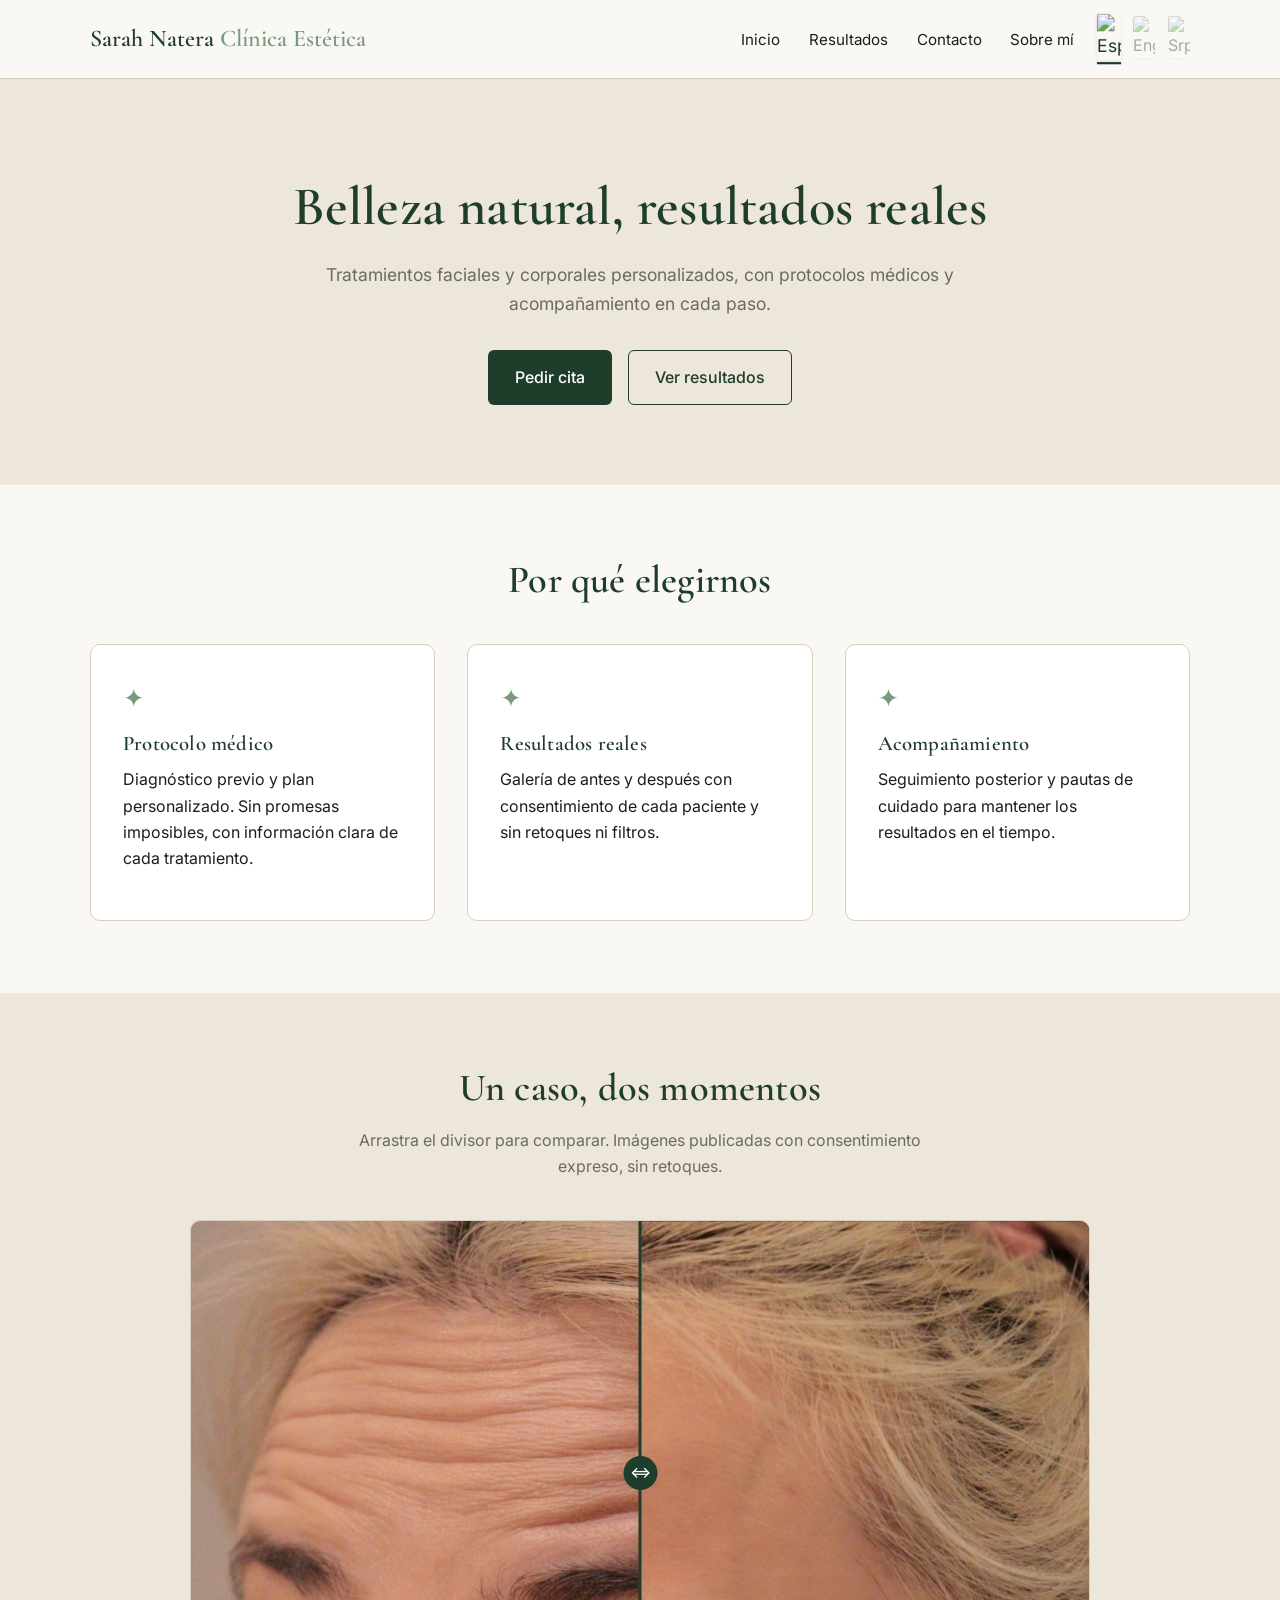
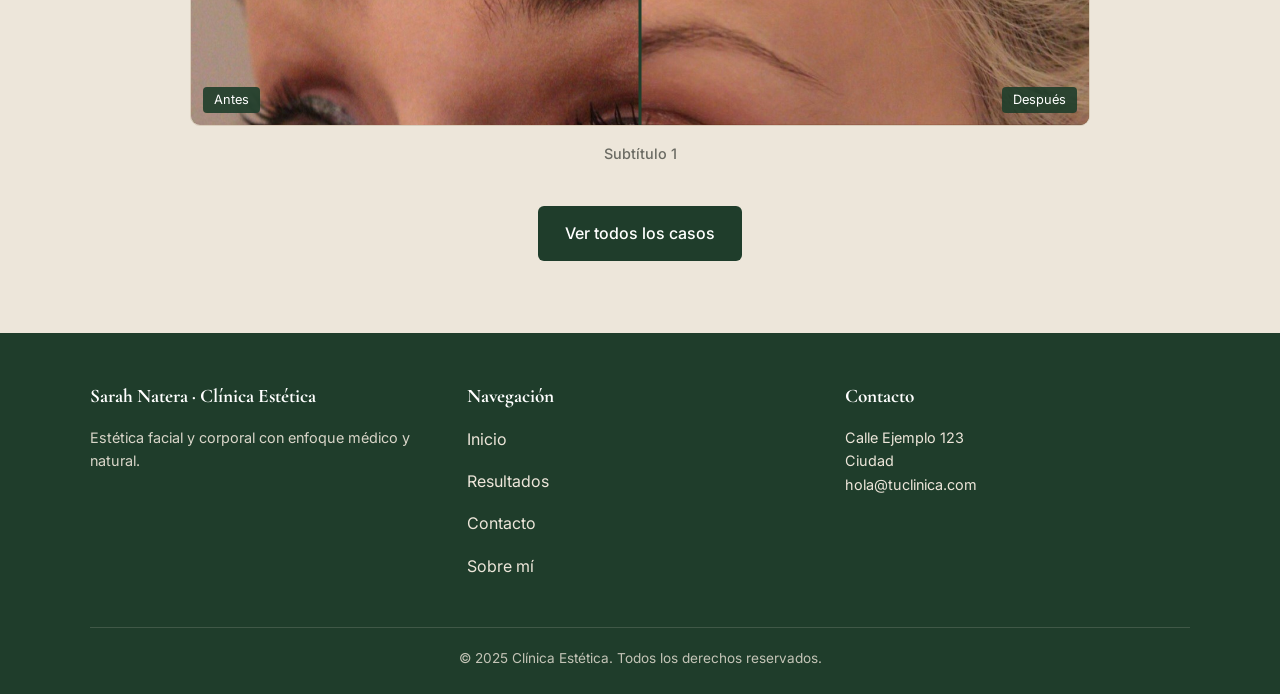
==== index.html @ 55f9c7e8 "Add files via upload directo al root no dentro de carpeta" ====
<!DOCTYPE html>
<html lang="es">
<head>
<meta charset="UTF-8">
<meta name="viewport" content="width=device-width, initial-scale=1">
<title>Sarah Natera — Clínica Estética</title>
<meta name="description" content="Clínica de estética facial y corporal de la Dra. Sarah Natera. Tratamientos personalizados, resultados visibles y atención profesional.">
<link rel="preconnect" href="https://fonts.googleapis.com">
<link href="https://fonts.googleapis.com/css2?family=Cormorant+Garamond:wght@600&family=Inter:wght@400;500&display=swap" rel="stylesheet">
<link rel="stylesheet" href="css/style.css">
</head>
<body>

<header>
  <div class="nav">
    <!-- NUEVO LOGO DE MARCA -->
    <a href="index.html" class="logo" data-i18n="logo">Sarah Natera <span>Clínica Estética</span></a>
    <button class="menu-toggle">☰</button>
    
    <div style="display: flex; align-items: center; flex-wrap: wrap;">
      <nav>
        <ul>
          <li><a href="index.html" data-i18n="nav_inicio">Inicio</a></li>
          <li><a href="resultados.html" data-i18n="nav_resultados">Resultados</a></li>
          <li><a href="contacto.html" data-i18n="nav_contacto">Contacto</a></li>
          <li><a href="aboutme.html" data-i18n="nav_about">Sobre mí</a></li>
        </ul>
      </nav>
      
      <div class="lang-switcher">
        <a href="#" onclick="cambiarIdioma('es'); return false;" class="active" title="Español">
          <img src="https://flagcdn.com/w20/es.png" alt="Español">
        </a>
        <a href="#" onclick="cambiarIdioma('en'); return false;" title="English">
          <img src="https://flagcdn.com/w20/gb.png" alt="English">
        </a>
        <a href="#" onclick="cambiarIdioma('sr'); return false;" title="Srpski">
          <img src="https://flagcdn.com/w20/rs.png" alt="Srpski">
        </a>
      </div>
    </div>
  </div>
</header>

<section class="hero">
  <div class="container">
    <h1 data-i18n="hero_titulo">Belleza natural, resultados reales</h1>
    <p data-i18n="hero_sub">Tratamientos faciales y corporales personalizados, con protocolos médicos y acompañamiento en cada paso.</p>
    <a href="contacto.html" class="btn btn-primary" data-i18n="btn_cita">Pedir cita</a>
    <a href="resultados.html" class="btn btn-secondary" data-i18n="btn_resultados">Ver resultados</a>
  </div>
</section>

<section>
  <div class="container center">
    <h2 data-i18n="porque_titulo">Por qué elegirnos</h2>
    <div class="grid grid-3" style="margin-top:2.5rem;text-align:left">
      <div class="card">
        <div class="icon">✦</div>
        <h3 data-i18n="card1_titulo">Protocolo médico</h3>
        <p data-i18n="card1_texto">Diagnóstico previo y plan personalizado. Sin promesas imposibles, con información clara de cada tratamiento.</p>
      </div>
      <div class="card">
        <div class="icon">✦</div>
        <h3 data-i18n="card2_titulo">Resultados reales</h3>
        <p data-i18n="card2_texto">Galería de antes y después con consentimiento de cada paciente y sin retoques ni filtros.</p>
      </div>
      <div class="card">
        <div class="icon">✦</div>
        <h3 data-i18n="card3_titulo">Acompañamiento</h3>
        <p data-i18n="card3_texto">Seguimiento posterior y pautas de cuidado para mantener los resultados en el tiempo.</p>
      </div>
    </div>
  </div>
</section>

<section class="section-alt">
  <div class="container center">
    <h2 data-i18n="slider_titulo">Un caso, dos momentos</h2>
    <p style="max-width:600px;margin:0 auto 2.5rem;color:var(--texto-suave)" data-i18n="slider_sub">Arrastra el divisor para comparar. Imágenes publicadas con consentimiento expreso, sin retoques.</p>

    <div class="compare" style="aspect-ratio: 16 / 9 !important; max-width: 900px !important;">
      <img src="assets/img/caso-01-antes.jpeg" alt="Antes del tratamiento">
      <img src="assets/img/caso-01-despues.jpeg" alt="Después del tratamiento" class="after">
      <div class="handle"></div>
      <span class="label before" data-i18n="label_antes">Antes</span>
      <span class="label after" data-i18n="label_despues">Después</span>
    </div>

    <p class="case-meta" data-i18n="slider_meta">Subtítulo 1</p>
    <div style="margin-top:2.5rem"><a href="resultados.html" class="btn btn-primary" data-i18n="btn_todos_casos">Ver todos los casos</a></div>
  </div>
</section>

<footer>
  <div class="container">
    <div class="footer-grid">
      <div>
        <!-- NUEVO NOMBRE EN EL FOOTER -->
        <h4 data-i18n="logo_footer">Sarah Natera · Clínica Estética</h4>
        <p style="font-size:.9rem;opacity:.9" data-i18n="footer_desc">Estética facial y corporal con enfoque médico y natural.</p>
      </div>
      <div>
        <h4 data-i18n="footer_nav">Navegación</h4>
        <p><a href="index.html" data-i18n="nav_inicio">Inicio</a></p>
        <p><a href="resultados.html" data-i18n="nav_resultados">Resultados</a></p>
        <p><a href="contacto.html" data-i18n="nav_contacto">Contacto</a></p>
        <p><a href="aboutme.html" data-i18n="nav_about">Sobre mí</a></p>
      </div>
      <div>
        <h4 data-i18n="footer_contacto">Contacto</h4>
        <p style="font-size:.9rem">Calle Ejemplo 123<br>Ciudad<br>hola@tuclinica.com</p>
      </div>
    </div>
    <div class="footer-bottom" data-i18n="footer_copy">© 2025 Clínica Estética. Todos los derechos reservados.</div>
  </div>
</footer>

<script src="js/main.js"></script>
</body>
</html>
---- css/style.css ----
/* ==========================================
   1. Variables de color (Paleta de la clínica)
   ========================================== */
:root{
  --blanco-roto:#FAF8F4;
  --beige-claro:#EDE6DA;
  --beige-medio:#D9CDBB;
  --verde-oscuro:#1F3D2B;
  --verde-hover:#2E5A3E;
  --texto:#1A1F1C;
  --texto-suave:#6B6B63;
  --salvia:#7A9A7E;
}

/* ==========================================
   2. Estilos base y tipografía
   ========================================== */
*{box-sizing:border-box;margin:0;padding:0}

body{
  background:var(--blanco-roto);
  color:var(--texto);
  font-family:'Inter',system-ui,sans-serif;
  line-height:1.65;
}

h1,h2,h3{
  font-family:'Cormorant Garamond',Georgia,serif;
  color:var(--verde-oscuro);
  font-weight:600;
  letter-spacing:.2px;
  line-height:1.2;
}
h1{font-size:clamp(2rem,5vw,3.4rem)}
h2{font-size:clamp(1.6rem,3.5vw,2.4rem);margin-bottom:1rem}
h3{font-size:1.3rem;margin-bottom:.6rem}
p{margin-bottom:1rem}
a{color:var(--verde-oscuro);text-decoration:none}

/* Contenedores */
.container{max-width:1140px;margin:0 auto;padding:0 1.25rem}
section{padding:4.5rem 0}
.section-alt{background:var(--beige-claro)}
.center{text-align:center}

/* ==========================================
   3. Header y Navegación
   ========================================== */
header{
  position:sticky;top:0;z-index:50;
  background:rgba(250,248,244,.95);
  backdrop-filter:blur(6px);
  border-bottom:1px solid var(--beige-medio);
}
.nav{display:flex;align-items:center;justify-content:space-between;padding:1rem 1.25rem;max-width:1140px;margin:0 auto}
.logo{font-family:'Cormorant Garamond',serif;font-size:1.5rem;color:var(--verde-oscuro);font-weight:600}
.logo span{color:var(--salvia)}
nav ul{display:flex;gap:1.8rem;list-style:none}
nav a{font-size:.95rem;color:var(--texto);transition:color .2s}
nav a:hover{color:var(--verde-oscuro)}
.menu-toggle{display:none;background:none;border:none;font-size:1.6rem;color:var(--verde-oscuro);cursor:pointer}

/* ==========================================
   4. Botones
   ========================================== */
.btn{display:inline-block;padding:.85rem 1.6rem;border-radius:6px;font-weight:500;transition:.2s;cursor:pointer;border:1.5px solid transparent}
.btn-primary{background:var(--verde-oscuro);color:#fff}
.btn-primary:hover{background:var(--verde-hover)}
.btn-secondary{background:transparent;color:var(--verde-oscuro);border-color:var(--verde-oscuro)}
.btn-secondary:hover{background:var(--verde-oscuro);color:#fff}

/* ==========================================
   5. Hero (Portada)
   ========================================== */
.hero{background:var(--beige-claro);padding:6rem 0 5rem;text-align:center}
.hero p{max-width:640px;margin:1.2rem auto 2rem;color:var(--texto-suave);font-size:1.1rem}
.hero .btn{margin:0 .4rem}

/* ==========================================
   6. Tarjetas y Grids
   ========================================== */
.grid{display:grid;gap:2rem}
.grid-3{grid-template-columns:repeat(auto-fit,minmax(260px,1fr))}
.grid-2{grid-template-columns:repeat(auto-fit,minmax(300px,1fr))}
.card{background:#fff;border:1px solid var(--beige-medio);border-radius:10px;padding:2rem;transition:.25s}
.card:hover{transform:translateY(-4px);box-shadow:0 12px 28px rgba(31,61,43,.08)}
.card .icon{font-size:1.6rem;color:var(--salvia);margin-bottom:.8rem}

/* ==========================================
   7. Slider Antes/Después (Formato Horizontal)
   ========================================== */
.compare{
  position:relative;
  width:100%;
  max-width:900px;         /* Ancho máximo para la página de inicio */
  margin:0 auto;
  aspect-ratio:16 / 9;     /* Formato horizontal */
  overflow:hidden;
  border-radius:10px;
  border:1px solid var(--beige-medio);
  user-select:none;
  isolation:isolate;
}

/* En la galería de resultados (grid), el slider ocupa el 100% de su columna */
.compare[style*="max-width: 100%"] {
  max-width: 100%;
}

.compare img{
  position:absolute;
  inset:0;
  width:100%;
  height:100%;
  object-fit:cover;
  display:block;
  z-index:1;
}

.compare img.after{
  clip-path:inset(0 0 0 50%);
  z-index:2;
}

.compare .handle{
  position:absolute;
  top:0;
  bottom:0;
  left:50%;
  width:3px;
  background:var(--verde-oscuro);
  cursor:ew-resize;
  transform:translateX(-50%);
  z-index:3;
}

.compare .handle::after{
  content:"⇔";
  position:absolute;
  top:50%;
  left:50%;
  transform:translate(-50%,-50%);
  background:var(--verde-oscuro);
  color:#fff;
  width:34px;
  height:34px;
  border-radius:50%;
  display:grid;
  place-items:center;
  font-size:1rem;
}

/* Etiquetas Antes / Después */
.compare .label{
  position:absolute;
  bottom:12px;
  background:rgba(31,61,43,.9);
  color:#fff;
  font-size:.8rem;
  line-height:1;
  padding:.4rem .7rem;
  border-radius:4px;
  white-space:nowrap;
  pointer-events:none;
  clip-path:none;
  z-index:10;
  display:inline-block;
}
.compare .label.before{ left:12px; right:auto; }
.compare .label.after{ right:12px; left:auto; }

/* Metadatos de cada caso (subtítulos) */
.case-meta{
  text-align:center;
  margin-top:1rem;
  font-size:.9rem;
  color:var(--texto-suave);
  font-weight:500;
}

/* ==========================================
   8. Formulario
   ========================================== */
form{max-width:560px;margin:0 auto}
label{display:block;font-size:.9rem;margin-bottom:.3rem;color:var(--texto)}
input,textarea,select{
  width:100%;padding:.8rem;border:1px solid var(--beige-medio);
  border-radius:6px;background:#fff;font-family:inherit;font-size:1rem;margin-bottom:1.1rem;
}
input:focus,textarea:focus,select:focus{outline:none;border-color:var(--verde-oscuro);box-shadow:0 0 0 3px rgba(31,61,43,.1)}

/* ==========================================
   9. Footer (Pie de página)
   ========================================== */
footer{background:var(--verde-oscuro);color:var(--beige-claro);padding:3rem 0 1.5rem}
footer h4{color:#fff;font-family:'Cormorant Garamond',serif;font-size:1.2rem;margin-bottom:.8rem}
footer a{color:var(--beige-claro)}
footer a:hover{color:#fff}
.footer-grid{display:grid;grid-template-columns:repeat(auto-fit,minmax(200px,1fr));gap:2rem;margin-bottom:2rem}
.footer-bottom{border-top:1px solid rgba(237,230,218,.2);padding-top:1.2rem;font-size:.85rem;text-align:center;opacity:.8}

/* ==========================================
   10. Selector de Idioma (Banderas con imagen)
   ========================================== */
.lang-switcher {
  display: flex;
  gap: 0.8rem;
  align-items: center;
  margin-left: 1.5rem;
}

.lang-switcher a {
  display: inline-flex;
  align-items: center;
  justify-content: center;
  opacity: 0.4;
  transition: opacity 0.2s, transform 0.2s;
  cursor: pointer;
  border-bottom: 2px solid transparent;
  padding-bottom: 2px;
}

.lang-switcher a img {
  width: 22px;
  height: auto;
  border-radius: 2px;
  box-shadow: 0 1px 3px rgba(0,0,0,0.1);
}

.lang-switcher a:hover {
  opacity: 1;
  transform: scale(1.1);
}

.lang-switcher a.active {
  opacity: 1;
  transform: scale(1.1);
  border-bottom: 2px solid var(--verde-oscuro);
}

/* ==========================================
   11. Responsive (Móviles y Tablets)
   ========================================== */
@media(max-width:768px){
  nav ul{display:none}
  nav ul.open{display:flex;position:absolute;top:100%;left:0;right:0;background:var(--blanco-roto);flex-direction:column;padding:1rem 1.5rem;border-bottom:1px solid var(--beige-medio)}
  .menu-toggle{display:block}
  .hero{padding:4rem 0 3rem}
  
  /* Ajuste de las banderas en móvil */
  .lang-switcher { 
    margin-left: 0; 
    margin-top: 1rem; 
    justify-content: center; 
    width: 100%; 
  }
}

@media(max-width:480px){
  .compare .label{font-size:.7rem;padding:.3rem .5rem;bottom:8px}
  .compare .label.before{left:8px}
  .compare .label.after{right:8px}
}
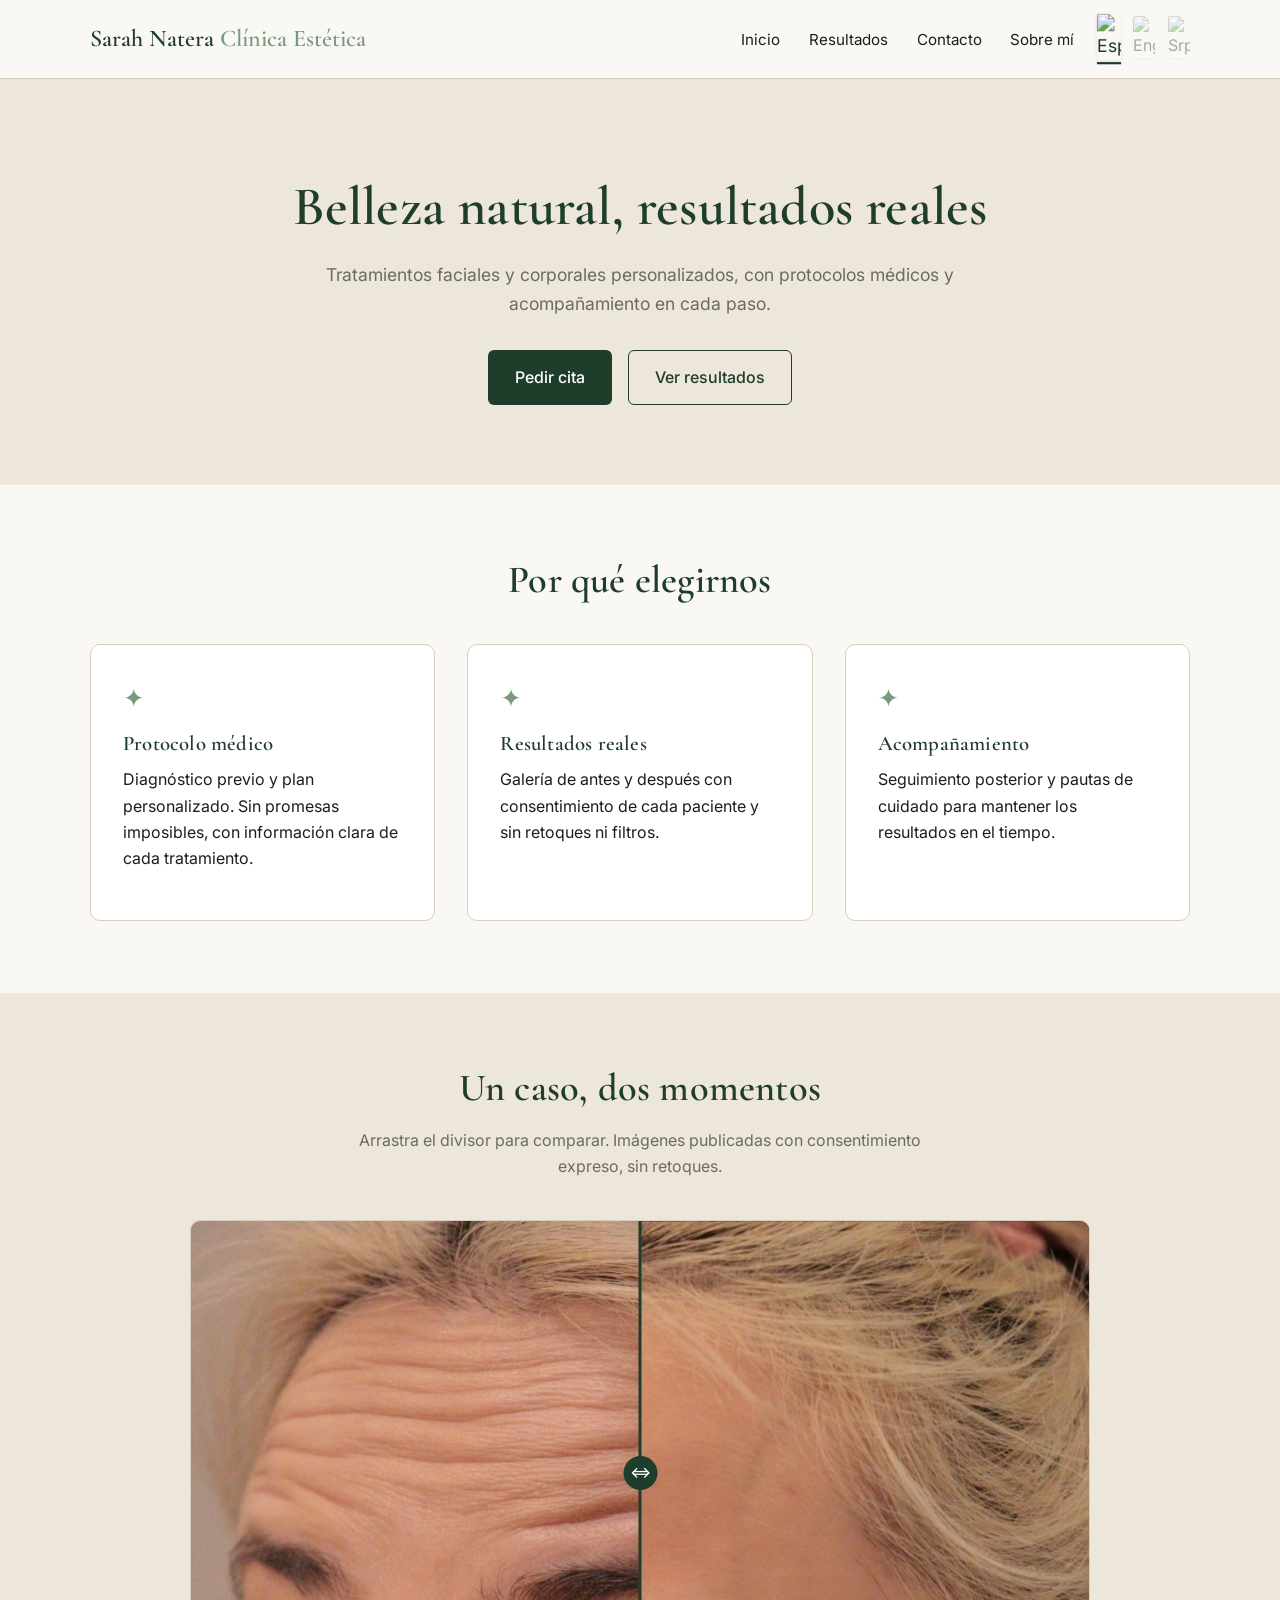
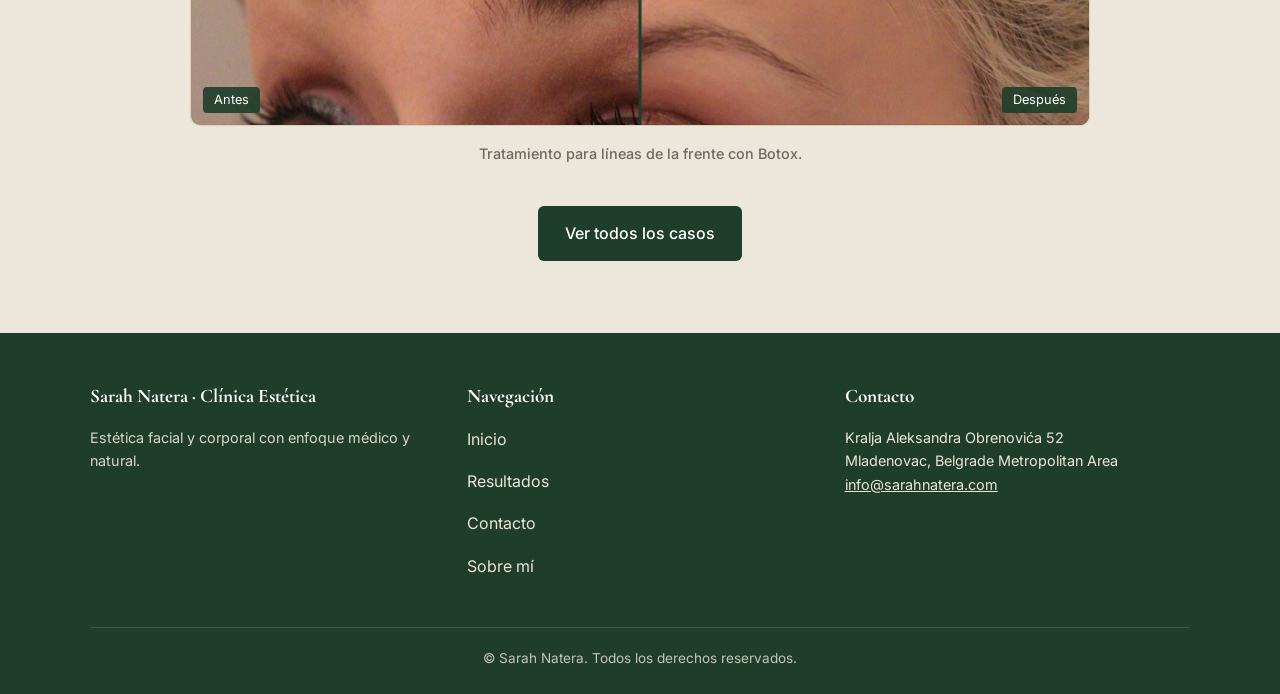
==== commit 2c68a77f: "Revise footer and add treatment details Updated footer contact information and added a treatment des" ====
--- a/index.html
+++ b/index.html
@@ -13,7 +13,6 @@
 
 <header>
   <div class="nav">
-    <!-- NUEVO LOGO DE MARCA -->
     <a href="index.html" class="logo" data-i18n="logo">Sarah Natera <span>Clínica Estética</span></a>
     <button class="menu-toggle">☰</button>
     
@@ -87,7 +86,7 @@
       <span class="label after" data-i18n="label_despues">Después</span>
     </div>
 
-    <p class="case-meta" data-i18n="slider_meta">Subtítulo 1</p>
+    <p class="case-meta" data-i18n="slider_meta">Tratamiento para líneas de la frente con Botox.</p>
     <div style="margin-top:2.5rem"><a href="resultados.html" class="btn btn-primary" data-i18n="btn_todos_casos">Ver todos los casos</a></div>
   </div>
 </section>
@@ -96,7 +95,6 @@
   <div class="container">
     <div class="footer-grid">
       <div>
-        <!-- NUEVO NOMBRE EN EL FOOTER -->
         <h4 data-i18n="logo_footer">Sarah Natera · Clínica Estética</h4>
         <p style="font-size:.9rem;opacity:.9" data-i18n="footer_desc">Estética facial y corporal con enfoque médico y natural.</p>
       </div>
@@ -109,13 +107,17 @@
       </div>
       <div>
         <h4 data-i18n="footer_contacto">Contacto</h4>
-        <p style="font-size:.9rem">Calle Ejemplo 123<br>Ciudad<br>hola@tuclinica.com</p>
+        <p style="font-size:.9rem">
+          Kralja Aleksandra Obrenovića 52<br>
+          Mladenovac, Belgrade Metropolitan Area<br>
+          <a href="mailto:info@sarahnatera.com" style="color:var(--beige-claro); text-decoration:underline;">info@sarahnatera.com</a>
+        </p>
       </div>
     </div>
-    <div class="footer-bottom" data-i18n="footer_copy">© 2025 Clínica Estética. Todos los derechos reservados.</div>
+    <div class="footer-bottom" data-i18n="footer_copy">© <span id="year"></span> Sarah Natera. Todos los derechos reservados.</div>
   </div>
 </footer>
 
 <script src="js/main.js"></script>
 </body>
-</html>+</html>
--- a/css/style.css
+++ b/css/style.css
@@ -1,5 +1,5 @@
 /* ==========================================
-   1. Variables de color (Paleta de la clínica)
+   VARIABLES Y ESTILOS BASE
    ========================================== */
 :root{
   --blanco-roto:#FAF8F4;
@@ -12,252 +12,160 @@
   --salvia:#7A9A7E;
 }
 
-/* ==========================================
-   2. Estilos base y tipografía
-   ========================================== */
 *{box-sizing:border-box;margin:0;padding:0}
-
-body{
-  background:var(--blanco-roto);
-  color:var(--texto);
-  font-family:'Inter',system-ui,sans-serif;
-  line-height:1.65;
-}
-
-h1,h2,h3{
-  font-family:'Cormorant Garamond',Georgia,serif;
-  color:var(--verde-oscuro);
-  font-weight:600;
-  letter-spacing:.2px;
-  line-height:1.2;
-}
-h1{font-size:clamp(2rem,5vw,3.4rem)}
-h2{font-size:clamp(1.6rem,3.5vw,2.4rem);margin-bottom:1rem}
-h3{font-size:1.3rem;margin-bottom:.6rem}
-p{margin-bottom:1rem}
-a{color:var(--verde-oscuro);text-decoration:none}
-
-/* Contenedores */
-.container{max-width:1140px;margin:0 auto;padding:0 1.25rem}
-section{padding:4.5rem 0}
-.section-alt{background:var(--beige-claro)}
-.center{text-align:center}
+body{background:var(--blanco-roto);color:var(--texto);font-family:'Inter',system-ui,sans-serif;line-height:1.65;}
+h1,h2,h3{font-family:'Cormorant Garamond',Georgia,serif;color:var(--verde-oscuro);font-weight:600;letter-spacing:.2px;line-height:1.2;}
+h1{font-size:clamp(2rem,5vw,3.4rem)} h2{font-size:clamp(1.6rem,3.5vw,2.4rem);margin-bottom:1rem} h3{font-size:1.3rem;margin-bottom:.6rem}
+p{margin-bottom:1rem} a{color:var(--verde-oscuro);text-decoration:none}
+.container{max-width:1140px;margin:0 auto;padding:0 1.25rem;}
+section{padding:4.5rem 0} .section-alt{background:var(--beige-claro)} .center{text-align:center}
 
 /* ==========================================
-   3. Header y Navegación
+   HEADER (Escritorio)
    ========================================== */
-header{
-  position:sticky;top:0;z-index:50;
-  background:rgba(250,248,244,.95);
-  backdrop-filter:blur(6px);
-  border-bottom:1px solid var(--beige-medio);
-}
-.nav{display:flex;align-items:center;justify-content:space-between;padding:1rem 1.25rem;max-width:1140px;margin:0 auto}
-.logo{font-family:'Cormorant Garamond',serif;font-size:1.5rem;color:var(--verde-oscuro);font-weight:600}
+header{position:sticky;top:0;z-index:50;background:rgba(250,248,244,.95);backdrop-filter:blur(6px);border-bottom:1px solid var(--beige-medio);}
+.nav{display:flex;align-items:center;justify-content:space-between;padding:1rem 1.25rem;max-width:1140px;margin:0 auto;}
+.logo{font-family:'Cormorant Garamond',serif;font-size:1.5rem;color:var(--verde-oscuro);font-weight:600;white-space:nowrap;}
 .logo span{color:var(--salvia)}
-nav ul{display:flex;gap:1.8rem;list-style:none}
-nav a{font-size:.95rem;color:var(--texto);transition:color .2s}
-nav a:hover{color:var(--verde-oscuro)}
-.menu-toggle{display:none;background:none;border:none;font-size:1.6rem;color:var(--verde-oscuro);cursor:pointer}
+nav ul{display:flex;gap:1.8rem;list-style:none;}
+nav a{font-size:.95rem;color:var(--texto);transition:color .2s;}
+nav a:hover{color:var(--verde-oscuro);}
+.menu-toggle{display:none;background:none;border:none;font-size:1.6rem;color:var(--verde-oscuro);cursor:pointer;}
+.mobile-bar{display:flex;align-items:center;}
 
-/* ==========================================
-   4. Botones
-   ========================================== */
+/* Banderas */
+.lang-switcher {display: flex;gap: 0.8rem;align-items: center;margin-left: 1.5rem;}
+.lang-switcher a {display: inline-flex;align-items: center;justify-content: center;opacity: 0.4;transition: 0.2s;border-bottom: 2px solid transparent;padding-bottom: 2px;}
+.lang-switcher a img {width: 22px;height: auto;border-radius: 2px;box-shadow: 0 1px 3px rgba(0,0,0,0.1);}
+.lang-switcher a:hover, .lang-switcher a.active {opacity: 1;transform: scale(1.1);}
+.lang-switcher a.active {border-bottom: 2px solid var(--verde-oscuro);}
+
+/* Botones */
 .btn{display:inline-block;padding:.85rem 1.6rem;border-radius:6px;font-weight:500;transition:.2s;cursor:pointer;border:1.5px solid transparent}
-.btn-primary{background:var(--verde-oscuro);color:#fff}
-.btn-primary:hover{background:var(--verde-hover)}
-.btn-secondary{background:transparent;color:var(--verde-oscuro);border-color:var(--verde-oscuro)}
-.btn-secondary:hover{background:var(--verde-oscuro);color:#fff}
+.btn-primary{background:var(--verde-oscuro);color:#fff} .btn-primary:hover{background:var(--verde-hover)}
+.btn-secondary{background:transparent;color:var(--verde-oscuro);border-color:var(--verde-oscuro)} .btn-secondary:hover{background:var(--verde-oscuro);color:#fff}
 
-/* ==========================================
-   5. Hero (Portada)
-   ========================================== */
+/* Contenido general */
 .hero{background:var(--beige-claro);padding:6rem 0 5rem;text-align:center}
 .hero p{max-width:640px;margin:1.2rem auto 2rem;color:var(--texto-suave);font-size:1.1rem}
 .hero .btn{margin:0 .4rem}
-
-/* ==========================================
-   6. Tarjetas y Grids
-   ========================================== */
-.grid{display:grid;gap:2rem}
-.grid-3{grid-template-columns:repeat(auto-fit,minmax(260px,1fr))}
-.grid-2{grid-template-columns:repeat(auto-fit,minmax(300px,1fr))}
+.grid{display:grid;gap:2rem} .grid-3{grid-template-columns:repeat(auto-fit,minmax(260px,1fr))} .grid-2{grid-template-columns:repeat(auto-fit,minmax(300px,1fr))}
 .card{background:#fff;border:1px solid var(--beige-medio);border-radius:10px;padding:2rem;transition:.25s}
 .card:hover{transform:translateY(-4px);box-shadow:0 12px 28px rgba(31,61,43,.08)}
 .card .icon{font-size:1.6rem;color:var(--salvia);margin-bottom:.8rem}
 
-/* ==========================================
-   7. Slider Antes/Después (Formato Horizontal)
-   ========================================== */
-.compare{
-  position:relative;
-  width:100%;
-  max-width:900px;         /* Ancho máximo para la página de inicio */
-  margin:0 auto;
-  aspect-ratio:16 / 9;     /* Formato horizontal */
-  overflow:hidden;
-  border-radius:10px;
-  border:1px solid var(--beige-medio);
-  user-select:none;
-  isolation:isolate;
-}
+/* Sliders */
+.compare{position:relative;width:100%;max-width:900px;margin:0 auto;aspect-ratio:16 / 9;overflow:hidden;border-radius:10px;border:1px solid var(--beige-medio);user-select:none;isolation:isolate;}
+.compare img{position:absolute;inset:0;width:100%;height:100%;object-fit:cover;display:block;z-index:1;}
+.compare img.after{clip-path:inset(0 0 0 50%);z-index:2;}
+.compare .handle{position:absolute;top:0;bottom:0;left:50%;width:3px;background:var(--verde-oscuro);cursor:ew-resize;transform:translateX(-50%);z-index:3;}
+.compare .handle::after{content:"⇔";position:absolute;top:50%;left:50%;transform:translate(-50%,-50%);background:var(--verde-oscuro);color:#fff;width:34px;height:34px;border-radius:50%;display:grid;place-items:center;font-size:1rem;}
+.compare .label{position:absolute;bottom:12px;background:rgba(31,61,43,.9);color:#fff;font-size:.8rem;line-height:1;padding:.4rem .7rem;border-radius:4px;white-space:nowrap;pointer-events:none;clip-path:none;z-index:10;}
+.compare .label.before{ left:12px; right:auto; } .compare .label.after{ right:12px; left:auto; }
+.case-meta{text-align:center;margin-top:1rem;font-size:.9rem;color:var(--texto-suave);font-weight:500;}
 
-/* En la galería de resultados (grid), el slider ocupa el 100% de su columna */
-.compare[style*="max-width: 100%"] {
-  max-width: 100%;
-}
-
-.compare img{
-  position:absolute;
-  inset:0;
-  width:100%;
-  height:100%;
-  object-fit:cover;
-  display:block;
-  z-index:1;
-}
-
-.compare img.after{
-  clip-path:inset(0 0 0 50%);
-  z-index:2;
-}
-
-.compare .handle{
-  position:absolute;
-  top:0;
-  bottom:0;
-  left:50%;
-  width:3px;
-  background:var(--verde-oscuro);
-  cursor:ew-resize;
-  transform:translateX(-50%);
-  z-index:3;
-}
-
-.compare .handle::after{
-  content:"⇔";
-  position:absolute;
-  top:50%;
-  left:50%;
-  transform:translate(-50%,-50%);
-  background:var(--verde-oscuro);
-  color:#fff;
-  width:34px;
-  height:34px;
-  border-radius:50%;
-  display:grid;
-  place-items:center;
-  font-size:1rem;
-}
-
-/* Etiquetas Antes / Después */
-.compare .label{
-  position:absolute;
-  bottom:12px;
-  background:rgba(31,61,43,.9);
-  color:#fff;
-  font-size:.8rem;
-  line-height:1;
-  padding:.4rem .7rem;
-  border-radius:4px;
-  white-space:nowrap;
-  pointer-events:none;
-  clip-path:none;
-  z-index:10;
-  display:inline-block;
-}
-.compare .label.before{ left:12px; right:auto; }
-.compare .label.after{ right:12px; left:auto; }
-
-/* Metadatos de cada caso (subtítulos) */
-.case-meta{
-  text-align:center;
-  margin-top:1rem;
-  font-size:.9rem;
-  color:var(--texto-suave);
-  font-weight:500;
-}
-
-/* ==========================================
-   8. Formulario
-   ========================================== */
+/* Formulario y Footer */
 form{max-width:560px;margin:0 auto}
 label{display:block;font-size:.9rem;margin-bottom:.3rem;color:var(--texto)}
-input,textarea,select{
-  width:100%;padding:.8rem;border:1px solid var(--beige-medio);
-  border-radius:6px;background:#fff;font-family:inherit;font-size:1rem;margin-bottom:1.1rem;
-}
+input,textarea,select{width:100%;padding:.8rem;border:1px solid var(--beige-medio);border-radius:6px;background:#fff;font-family:inherit;font-size:1rem;margin-bottom:1.1rem;}
 input:focus,textarea:focus,select:focus{outline:none;border-color:var(--verde-oscuro);box-shadow:0 0 0 3px rgba(31,61,43,.1)}
-
-/* ==========================================
-   9. Footer (Pie de página)
-   ========================================== */
 footer{background:var(--verde-oscuro);color:var(--beige-claro);padding:3rem 0 1.5rem}
-footer h4{color:#fff;font-family:'Cormorant Garamond',serif;font-size:1.2rem;margin-bottom:.8rem}
-footer a{color:var(--beige-claro)}
-footer a:hover{color:#fff}
+footer h4{color:#fff;font-family:'Cormorant Garamond',serif;font-size:1.2rem;margin-bottom:.8rem} footer a{color:var(--beige-claro)} footer a:hover{color:#fff}
 .footer-grid{display:grid;grid-template-columns:repeat(auto-fit,minmax(200px,1fr));gap:2rem;margin-bottom:2rem}
 .footer-bottom{border-top:1px solid rgba(237,230,218,.2);padding-top:1.2rem;font-size:.85rem;text-align:center;opacity:.8}
 
 /* ==========================================
-   10. Selector de Idioma (Banderas con imagen)
+   DISEÑO EXCLUSIVO PARA MÓVILES
    ========================================== */
-.lang-switcher {
-  display: flex;
-  gap: 0.8rem;
-  align-items: center;
-  margin-left: 1.5rem;
-}
+@media(max-width: 768px){
+  
+  /* 1. Contenedor principal en columna */
+  .nav {
+    display: flex;
+    flex-direction: column;
+    padding: 1rem;
+    align-items: center;
+    gap: 0.8rem;
+  }
 
-.lang-switcher a {
-  display: inline-flex;
-  align-items: center;
-  justify-content: center;
-  opacity: 0.4;
-  transition: opacity 0.2s, transform 0.2s;
-  cursor: pointer;
-  border-bottom: 2px solid transparent;
-  padding-bottom: 2px;
-}
+  /* 2. EL TÍTULO VA ARRIBA (Order 1) */
+  .logo {
+    order: 1; 
+    font-size: 1.25rem;
+    text-align: center;
+    white-space: normal;
+    width: 100%;
+  }
 
-.lang-switcher a img {
-  width: 22px;
-  height: auto;
-  border-radius: 2px;
-  box-shadow: 0 1px 3px rgba(0,0,0,0.1);
-}
+  /* 3. "Desarmamos" el contenedor de las banderas y el menú para que fluyan libres */
+  .mobile-bar {
+    display: contents; 
+  }
 
-.lang-switcher a:hover {
-  opacity: 1;
-  transform: scale(1.1);
-}
+  /* 4. LAS BANDERAS VAN EN MEDIO (Order 2) */
+  .lang-switcher {
+    order: 2; 
+    margin: 0 auto !important;
+    gap: 0.5rem;
+    justify-content: center;
+    width: 100%;
+  }
 
-.lang-switcher a.active {
-  opacity: 1;
-  transform: scale(1.1);
-  border-bottom: 2px solid var(--verde-oscuro);
-}
+  /* 5. EL MENÚ DE NAVEGACIÓN VA DEBAJO (Order 3) */
+  nav {
+    order: 3;
+    width: 100%;
+  }
+  
+  nav ul {
+    display: none !important;
+  }
+  
+  nav ul.open {
+    display: flex !important;
+    flex-direction: column;
+    position: absolute;
+    top: 100%;
+    left: 0;
+    right: 0;
+    background: var(--blanco-roto);
+    padding: 1.5rem;
+    border-bottom: 1px solid var(--beige-medio);
+    box-shadow: 0 10px 15px rgba(0,0,0,0.05);
+    gap: 1rem;
+    z-index: 100;
+  }
 
-/* ==========================================
-   11. Responsive (Móviles y Tablets)
-   ========================================== */
-@media(max-width:768px){
-  nav ul{display:none}
-  nav ul.open{display:flex;position:absolute;top:100%;left:0;right:0;background:var(--blanco-roto);flex-direction:column;padding:1rem 1.5rem;border-bottom:1px solid var(--beige-medio)}
-  .menu-toggle{display:block}
-  .hero{padding:4rem 0 3rem}
+  /* 6. EL BOTÓN HAMBURGUESA VA AL FONDO (Order 4) */
+  .menu-toggle {
+    display: block;
+    order: 4; 
+    font-size: 1.8rem;
+    padding: 0;
+    line-height: 1;
+    margin: 0.5rem auto 0 auto; /* Centrado */
+  }
+
+  /* 7. AJUSTES DE LA GALERÍA DE FOTOS Y SLIDER */
+  .container > div[style*="display: grid"] {
+    display: flex !important;
+    flex-direction: column !important;
+    gap: 3rem !important; 
+  }
+
+  .compare { 
+    aspect-ratio: 4 / 3 !important; 
+    max-width: 100% !important;
+  }
   
-  /* Ajuste de las banderas en móvil */
-  .lang-switcher { 
-    margin-left: 0; 
-    margin-top: 1rem; 
-    justify-content: center; 
-    width: 100%; 
+  .compare .label { 
+    font-size: 0.75rem; 
+    padding: 0.3rem 0.5rem; 
+    bottom: 8px; 
   }
-}
 
-@media(max-width:480px){
-  .compare .label{font-size:.7rem;padding:.3rem .5rem;bottom:8px}
-  .compare .label.before{left:8px}
-  .compare .label.after{right:8px}
+  /* 8. TIPOGRAFÍA Y ESPACIADO */
+  h1 { font-size: 2rem; } 
+  h2 { font-size: 1.5rem; }
+  .hero { padding: 3rem 0 2.5rem; }
 }
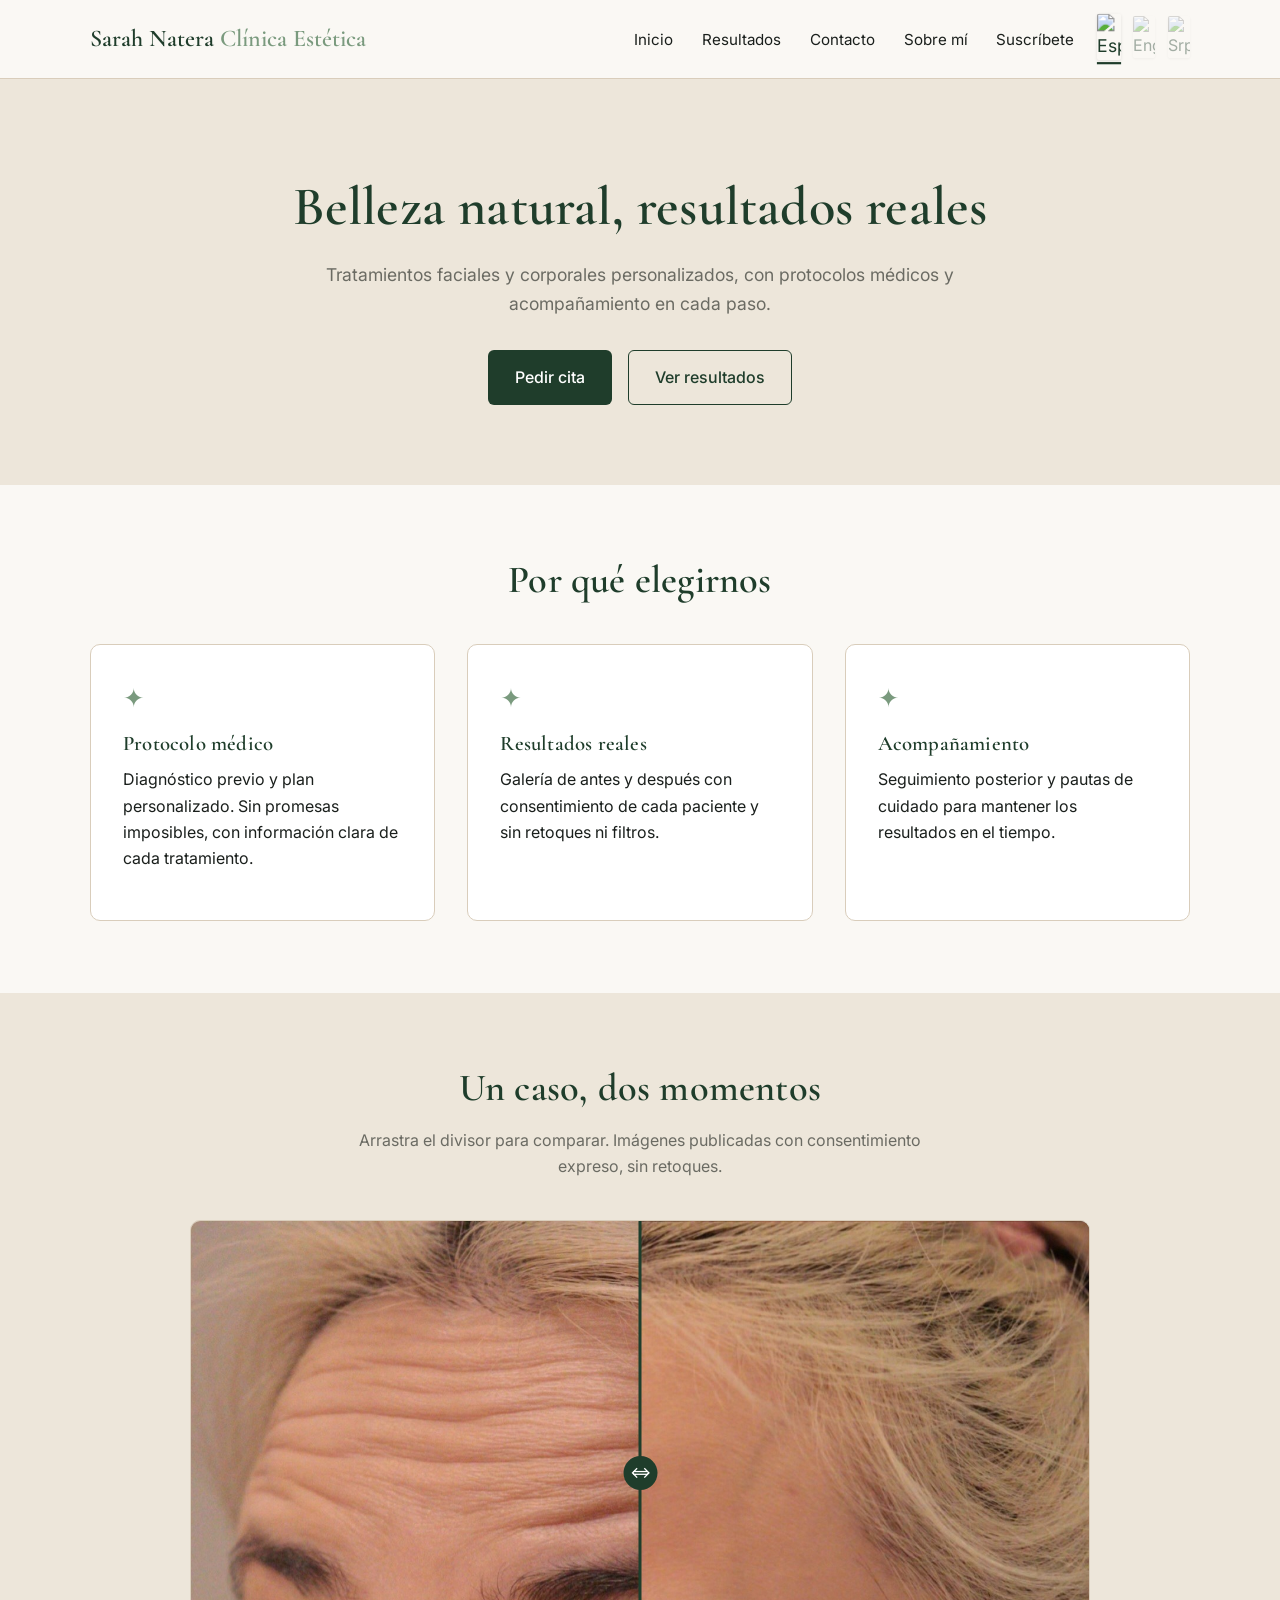
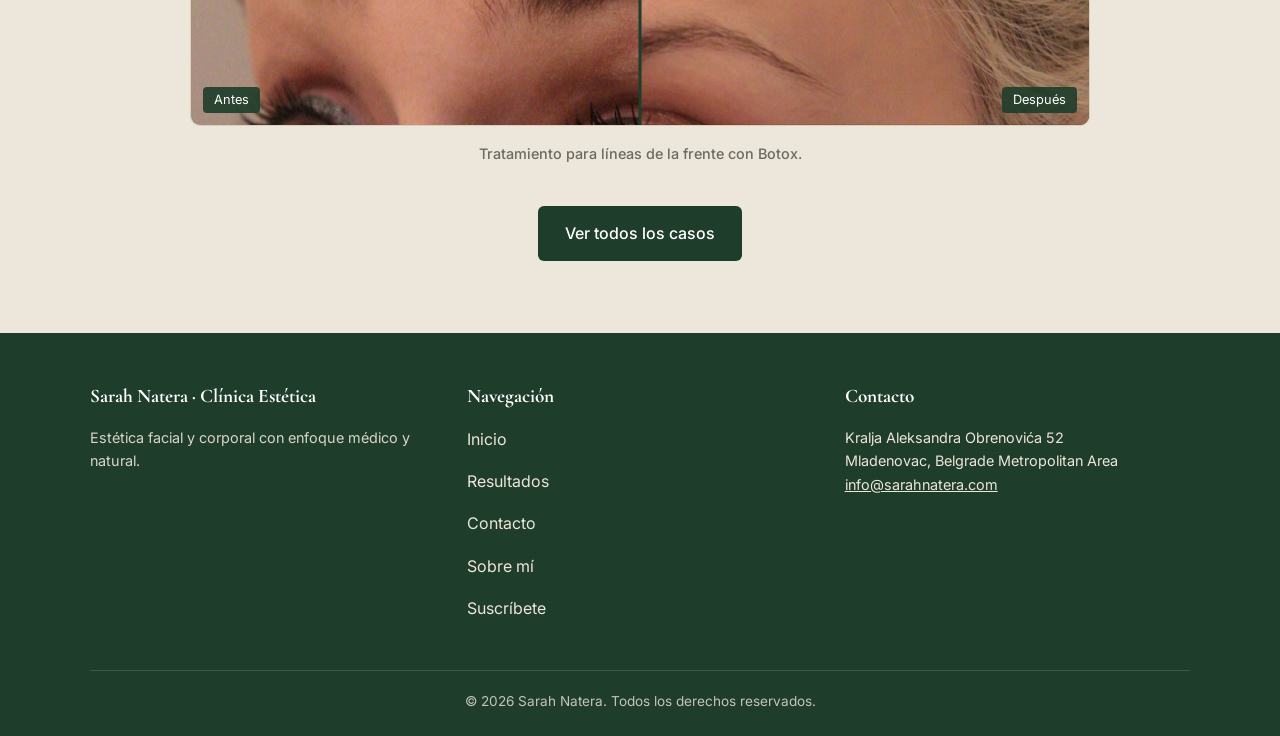
==== commit 52e09a40: "Add 'Suscríbete' link to navigation and footer" ====
--- a/index.html
+++ b/index.html
@@ -23,6 +23,7 @@
           <li><a href="resultados.html" data-i18n="nav_resultados">Resultados</a></li>
           <li><a href="contacto.html" data-i18n="nav_contacto">Contacto</a></li>
           <li><a href="aboutme.html" data-i18n="nav_about">Sobre mí</a></li>
+          <li><a href="suscribete.html" data-i18n="nav_suscribete">Suscríbete</a></li>
         </ul>
       </nav>
       
@@ -104,6 +105,7 @@
         <p><a href="resultados.html" data-i18n="nav_resultados">Resultados</a></p>
         <p><a href="contacto.html" data-i18n="nav_contacto">Contacto</a></p>
         <p><a href="aboutme.html" data-i18n="nav_about">Sobre mí</a></p>
+        <p><a href="suscribete.html" data-i18n="nav_suscribete">Suscríbete</a></p>
       </div>
       <div>
         <h4 data-i18n="footer_contacto">Contacto</h4>
@@ -114,7 +116,9 @@
         </p>
       </div>
     </div>
-    <div class="footer-bottom" data-i18n="footer_copy">© <span id="year"></span> Sarah Natera. Todos los derechos reservados.</div>
+    <div class="footer-bottom">
+      © <span id="year"></span> <span data-i18n="footer_copy">Sarah Natera. Todos los derechos reservados.</span>
+    </div>
   </div>
 </footer>
 
